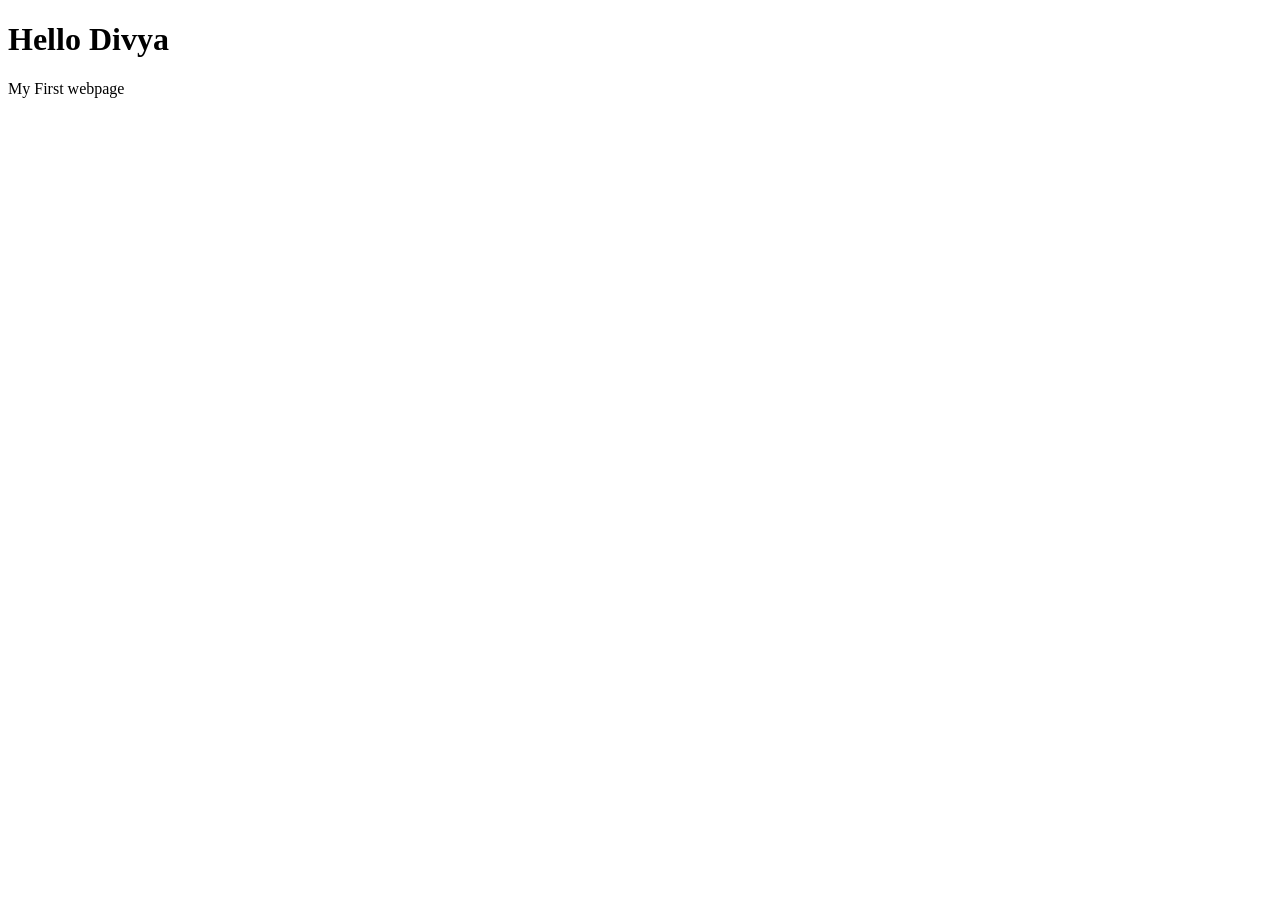
==== index.html @ 0091cc32 "Add files via upload" ====
<!DOCTYPE html>
<html lang="en">
<head>
    <meta charset="UTF-8">
    <meta name="viewport" content="width=device-width, initial-scale=1.0">
    <title>Document</title>
</head>
<body>
    <h1>
        Hello Divya
    </h1>
    <p>
        My First webpage
    </p>
</body>
</html>
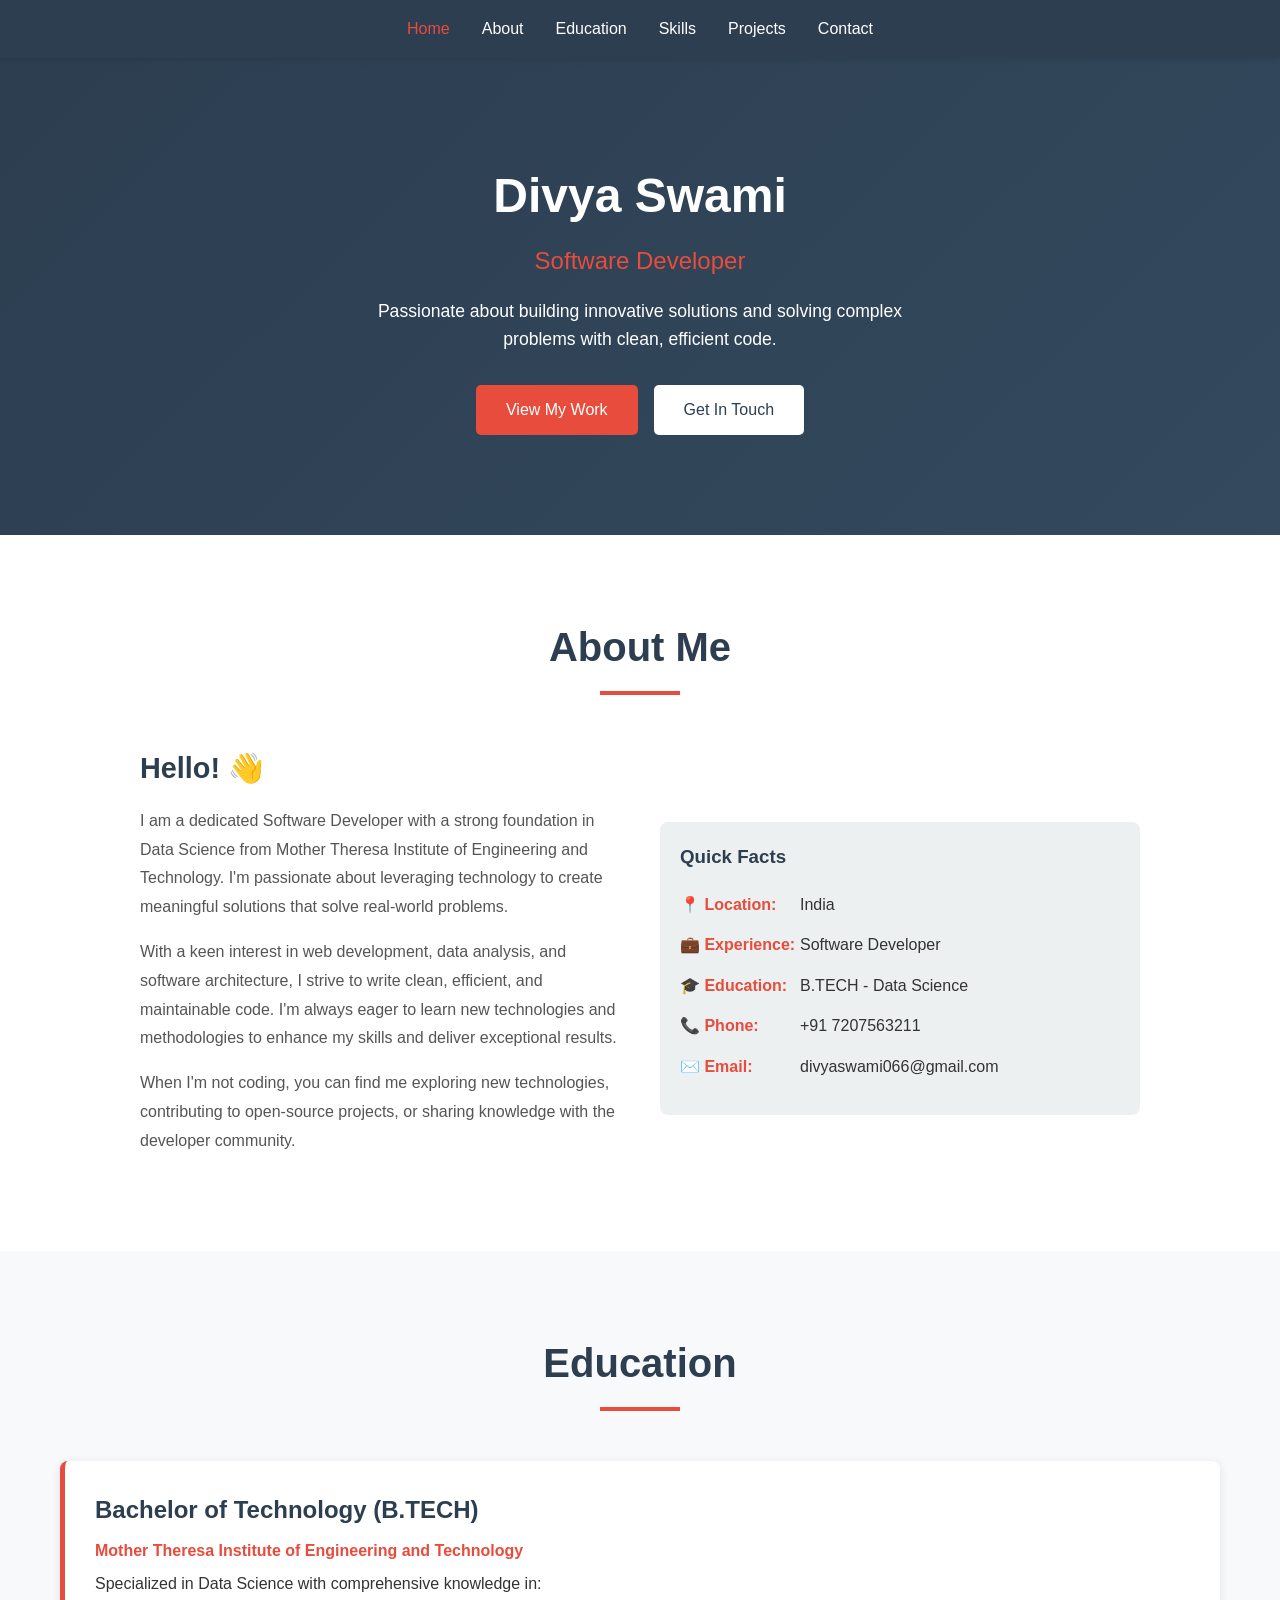
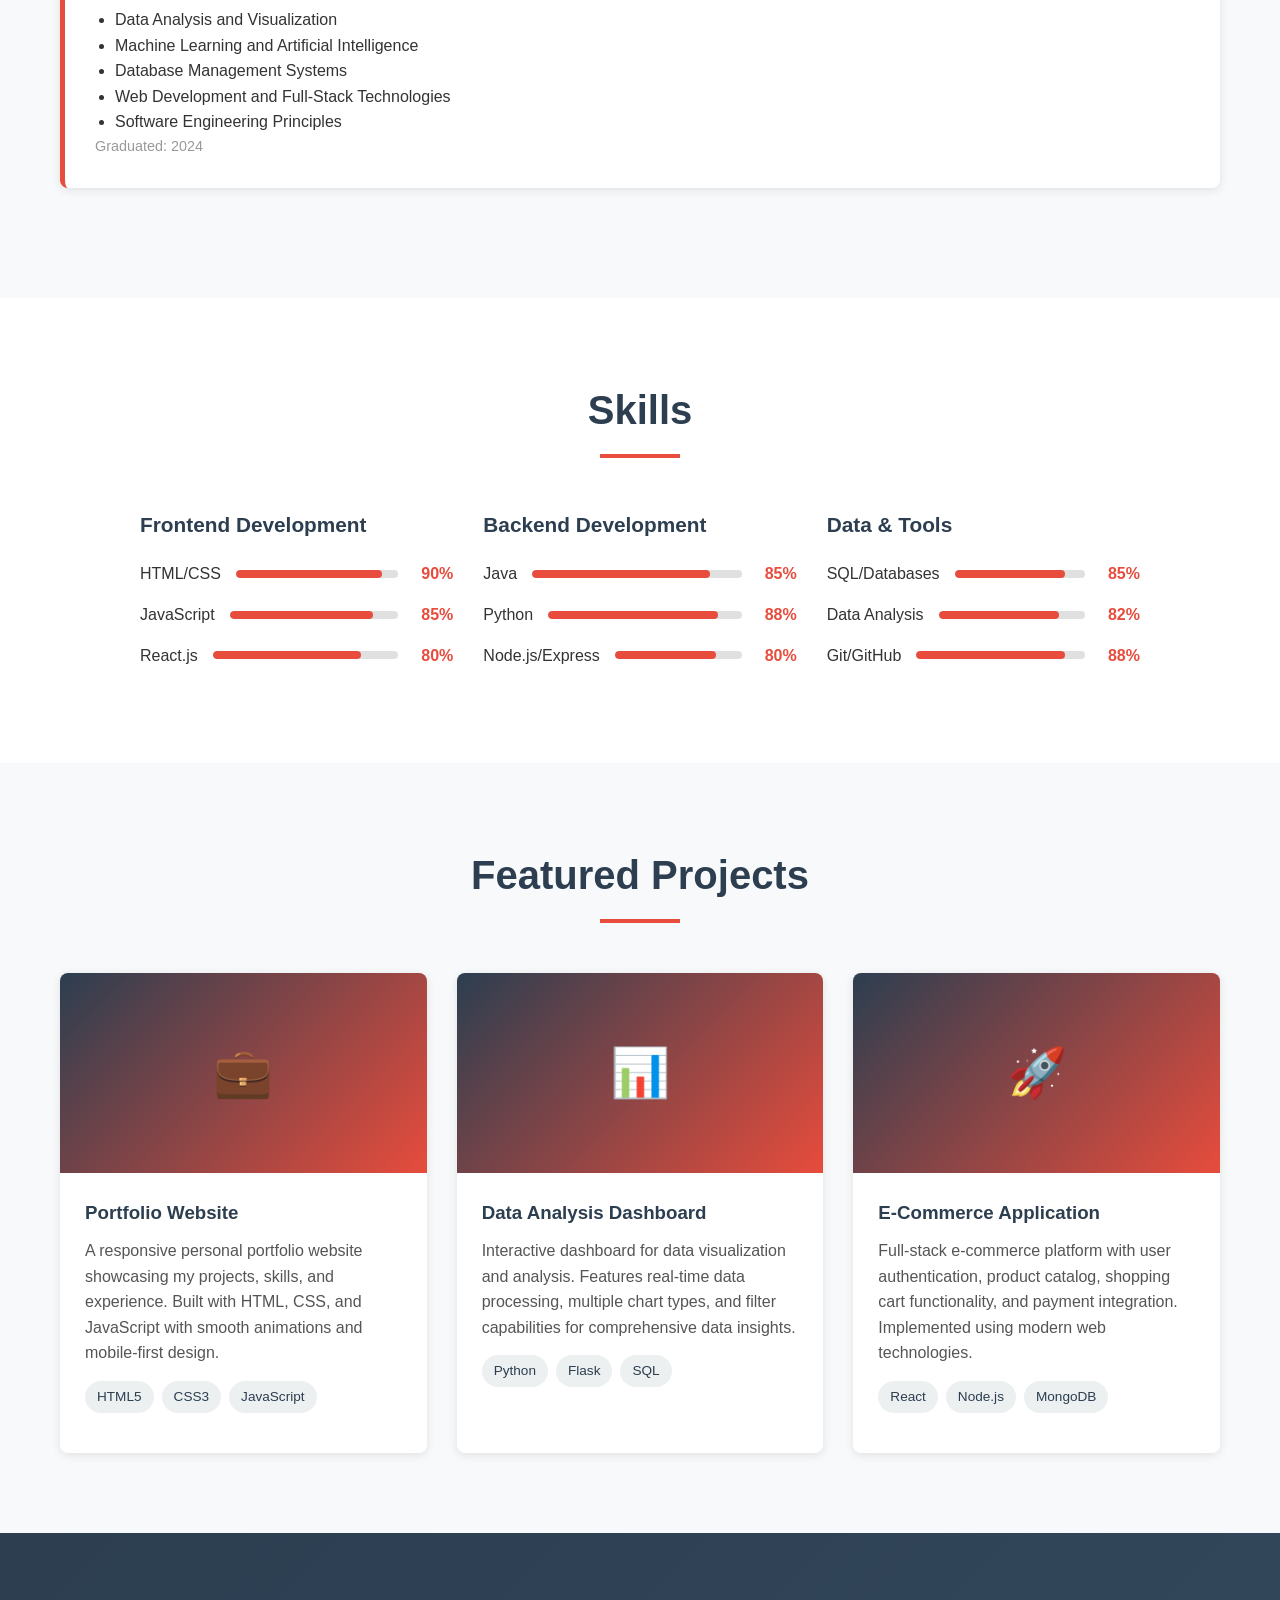
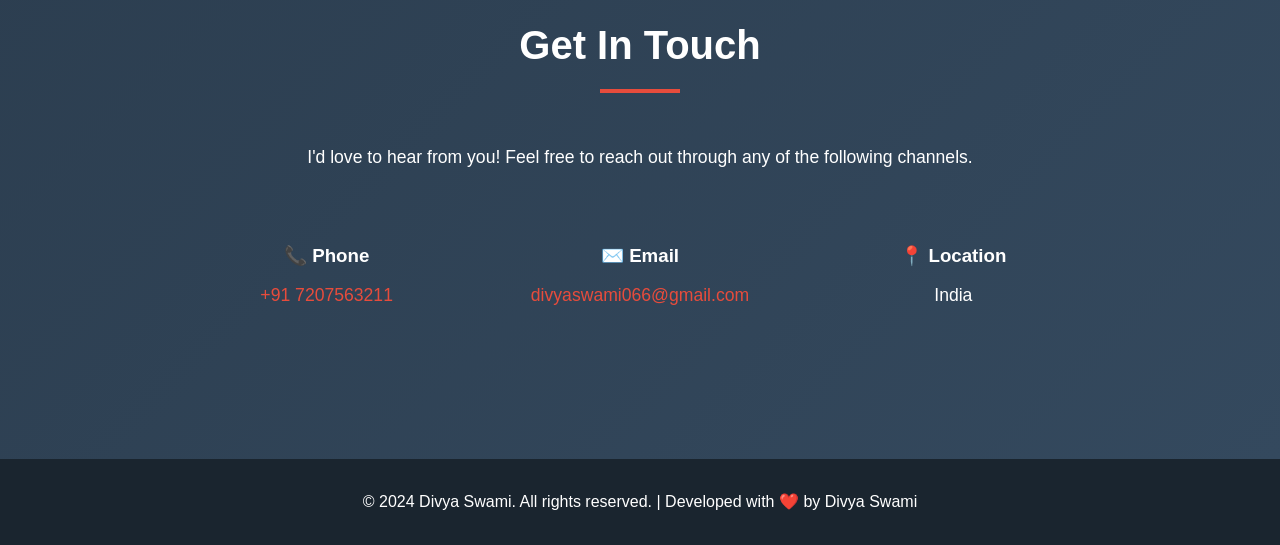
==== commit c157d149: "Add files via upload" ====
--- a/index.html
+++ b/index.html
@@ -3,14 +3,785 @@
 <head>
     <meta charset="UTF-8">
     <meta name="viewport" content="width=device-width, initial-scale=1.0">
-    <title>Document</title>
+    <title>Divya Swami - Software Developer Portfolio</title>
+    <style>
+        * {
+            margin: 0;
+            padding: 0;
+            box-sizing: border-box;
+        }
+
+        :root {
+            --primary-color: #2c3e50;
+            --accent-color: #e74c3c;
+            --light-color: #ecf0f1;
+            --dark-color: #2c3e50;
+            --text-color: #333;
+        }
+
+        body {
+            font-family: 'Segoe UI', Tahoma, Geneva, Verdana, sans-serif;
+            line-height: 1.6;
+            color: var(--text-color);
+            background-color: #f8f9fa;
+        }
+
+        /* Navigation */
+        nav {
+            background-color: var(--primary-color);
+            padding: 1rem 0;
+            position: sticky;
+            top: 0;
+            z-index: 100;
+            box-shadow: 0 2px 5px rgba(0, 0, 0, 0.1);
+        }
+
+        nav ul {
+            display: flex;
+            justify-content: center;
+            list-style: none;
+            flex-wrap: wrap;
+            gap: 2rem;
+        }
+
+        nav a {
+            color: white;
+            text-decoration: none;
+            font-weight: 500;
+            transition: color 0.3s;
+        }
+
+        nav a:hover {
+            color: var(--accent-color);
+        }
+
+        /* Header / Hero Section */
+        .hero {
+            background: linear-gradient(135deg, var(--primary-color) 0%, #34495e 100%);
+            color: white;
+            padding: 100px 20px;
+            text-align: center;
+            animation: fadeIn 0.8s ease-in;
+        }
+
+        .hero h1 {
+            font-size: 3rem;
+            margin-bottom: 0.5rem;
+        }
+
+        .hero .title {
+            font-size: 1.5rem;
+            color: var(--accent-color);
+            margin-bottom: 1rem;
+        }
+
+        .hero p {
+            font-size: 1.1rem;
+            max-width: 600px;
+            margin: 0 auto 2rem;
+        }
+
+        .cta-buttons {
+            display: flex;
+            gap: 1rem;
+            justify-content: center;
+            flex-wrap: wrap;
+        }
+
+        .btn {
+            padding: 12px 30px;
+            border: none;
+            border-radius: 5px;
+            font-size: 1rem;
+            cursor: pointer;
+            transition: all 0.3s;
+            text-decoration: none;
+            display: inline-block;
+        }
+
+        .btn-primary {
+            background-color: var(--accent-color);
+            color: white;
+        }
+
+        .btn-primary:hover {
+            background-color: #c0392b;
+            transform: translateY(-2px);
+            box-shadow: 0 5px 15px rgba(0, 0, 0, 0.2);
+        }
+
+        .btn-secondary {
+            background-color: white;
+            color: var(--primary-color);
+        }
+
+        .btn-secondary:hover {
+            background-color: var(--light-color);
+            transform: translateY(-2px);
+        }
+
+        /* Main Container */
+        .container {
+            max-width: 1200px;
+            margin: 0 auto;
+            padding: 0 20px;
+        }
+
+        /* Section Styling */
+        section {
+            padding: 80px 20px;
+            margin: 0 auto;
+        }
+
+        section h2 {
+            font-size: 2.5rem;
+            margin-bottom: 50px;
+            text-align: center;
+            color: var(--primary-color);
+            position: relative;
+            padding-bottom: 1rem;
+        }
+
+        section h2::after {
+            content: '';
+            position: absolute;
+            width: 80px;
+            height: 4px;
+            background-color: var(--accent-color);
+            bottom: 0;
+            left: 50%;
+            transform: translateX(-50%);
+        }
+
+        /* About Section */
+        #about {
+            background-color: white;
+        }
+
+        .about-content {
+            display: grid;
+            grid-template-columns: 1fr 1fr;
+            gap: 40px;
+            align-items: center;
+            max-width: 1000px;
+            margin: 0 auto;
+        }
+
+        .about-text h3 {
+            font-size: 1.8rem;
+            margin-bottom: 1rem;
+            color: var(--primary-color);
+        }
+
+        .about-text p {
+            margin-bottom: 1rem;
+            line-height: 1.8;
+            color: #555;
+        }
+
+        .about-info {
+            background-color: var(--light-color);
+            padding: 20px;
+            border-radius: 8px;
+            margin-top: 20px;
+        }
+
+        .info-item {
+            display: flex;
+            margin-bottom: 15px;
+        }
+
+        .info-label {
+            font-weight: bold;
+            color: var(--accent-color);
+            min-width: 120px;
+        }
+
+        /* Education Section */
+        #education {
+            background-color: #f8f9fa;
+        }
+
+        .education-card {
+            background-color: white;
+            padding: 30px;
+            border-radius: 8px;
+            box-shadow: 0 2px 10px rgba(0, 0, 0, 0.1);
+            margin-bottom: 30px;
+            border-left: 5px solid var(--accent-color);
+            transition: transform 0.3s, box-shadow 0.3s;
+        }
+
+        .education-card:hover {
+            transform: translateY(-5px);
+            box-shadow: 0 5px 20px rgba(0, 0, 0, 0.15);
+        }
+
+        .education-card h3 {
+            color: var(--primary-color);
+            margin-bottom: 0.5rem;
+            font-size: 1.5rem;
+        }
+
+        .education-card .institution {
+            color: var(--accent-color);
+            font-weight: bold;
+            margin-bottom: 0.5rem;
+        }
+
+        .education-card .year {
+            color: #999;
+            font-size: 0.9rem;
+        }
+
+        /* Skills Section */
+        #skills {
+            background-color: white;
+        }
+
+        .skills-grid {
+            display: grid;
+            grid-template-columns: repeat(auto-fit, minmax(250px, 1fr));
+            gap: 30px;
+            max-width: 1000px;
+            margin: 0 auto;
+        }
+
+        .skill-category h3 {
+            color: var(--primary-color);
+            margin-bottom: 20px;
+            font-size: 1.3rem;
+        }
+
+        .skill-item {
+            display: flex;
+            justify-content: space-between;
+            margin-bottom: 15px;
+            align-items: center;
+        }
+
+        .skill-name {
+            font-weight: 500;
+        }
+
+        .skill-bar {
+            flex: 1;
+            height: 8px;
+            background-color: #e0e0e0;
+            margin: 0 15px;
+            border-radius: 4px;
+            overflow: hidden;
+        }
+
+        .skill-progress {
+            height: 100%;
+            background-color: var(--accent-color);
+            border-radius: 4px;
+            transition: width 0.5s ease;
+        }
+
+        .skill-percent {
+            font-weight: bold;
+            color: var(--accent-color);
+            min-width: 40px;
+            text-align: right;
+        }
+
+        /* Projects Section */
+        #projects {
+            background-color: #f8f9fa;
+        }
+
+        .projects-grid {
+            display: grid;
+            grid-template-columns: repeat(auto-fit, minmax(300px, 1fr));
+            gap: 30px;
+            max-width: 1200px;
+            margin: 0 auto;
+        }
+
+        .project-card {
+            background-color: white;
+            border-radius: 8px;
+            overflow: hidden;
+            box-shadow: 0 2px 10px rgba(0, 0, 0, 0.1);
+            transition: transform 0.3s, box-shadow 0.3s;
+        }
+
+        .project-card:hover {
+            transform: translateY(-8px);
+            box-shadow: 0 8px 20px rgba(0, 0, 0, 0.15);
+        }
+
+        .project-img {
+            width: 100%;
+            height: 200px;
+            background: linear-gradient(135deg, var(--primary-color), var(--accent-color));
+            display: flex;
+            align-items: center;
+            justify-content: center;
+            color: white;
+            font-size: 3rem;
+        }
+
+        .project-content {
+            padding: 25px;
+        }
+
+        .project-content h3 {
+            color: var(--primary-color);
+            margin-bottom: 10px;
+        }
+
+        .project-content p {
+            color: #555;
+            margin-bottom: 15px;
+        }
+
+        .project-tech {
+            display: flex;
+            gap: 8px;
+            flex-wrap: wrap;
+            margin-bottom: 15px;
+        }
+
+        .tech-tag {
+            display: inline-block;
+            background-color: var(--light-color);
+            color: var(--primary-color);
+            padding: 5px 12px;
+            border-radius: 20px;
+            font-size: 0.85rem;
+            font-weight: 500;
+        }
+
+        /* Contact Section */
+        #contact {
+            background: linear-gradient(135deg, var(--primary-color) 0%, #34495e 100%);
+            color: white;
+            text-align: center;
+        }
+
+        #contact h2 {
+            color: white;
+        }
+
+        #contact h2::after {
+            background-color: var(--accent-color);
+        }
+
+        .contact-info {
+            display: grid;
+            grid-template-columns: repeat(auto-fit, minmax(250px, 1fr));
+            gap: 40px;
+            max-width: 900px;
+            margin: 50px auto;
+        }
+
+        .contact-item {
+            padding: 20px;
+        }
+
+        .contact-item h3 {
+            margin-bottom: 10px;
+        }
+
+        .contact-item p {
+            font-size: 1.1rem;
+        }
+
+        .contact-item a {
+            color: var(--accent-color);
+            text-decoration: none;
+        }
+
+        .contact-item a:hover {
+            text-decoration: underline;
+        }
+
+        /* Footer */
+        footer {
+            background-color: #1a252f;
+            color: white;
+            text-align: center;
+            padding: 30px 20px;
+        }
+
+        /* Animations */
+        @keyframes fadeIn {
+            from {
+                opacity: 0;
+                transform: translateY(20px);
+            }
+            to {
+                opacity: 1;
+                transform: translateY(0);
+            }
+        }
+
+        @keyframes slideInLeft {
+            from {
+                opacity: 0;
+                transform: translateX(-30px);
+            }
+            to {
+                opacity: 1;
+                transform: translateX(0);
+            }
+        }
+
+        /* Responsive Design */
+        @media (max-width: 768px) {
+            nav ul {
+                gap: 1rem;
+                padding: 1rem 0;
+            }
+
+            .hero h1 {
+                font-size: 2rem;
+            }
+
+            .hero .title {
+                font-size: 1.2rem;
+            }
+
+            section h2 {
+                font-size: 2rem;
+            }
+
+            .about-content {
+                grid-template-columns: 1fr;
+            }
+
+            .skills-grid {
+                grid-template-columns: 1fr;
+            }
+
+            .projects-grid {
+                grid-template-columns: 1fr;
+            }
+
+            .contact-info {
+                grid-template-columns: 1fr;
+            }
+
+            .cta-buttons {
+                flex-direction: column;
+            }
+
+            .btn {
+                width: 100%;
+            }
+        }
+    </style>
 </head>
 <body>
-    <h1>
-        Hello Divya
-    </h1>
-    <p>
-        My First webpage
-    </p>
+    <!-- Navigation -->
+    <nav>
+        <ul>
+            <li><a href="#home">Home</a></li>
+            <li><a href="#about">About</a></li>
+            <li><a href="#education">Education</a></li>
+            <li><a href="#skills">Skills</a></li>
+            <li><a href="#projects">Projects</a></li>
+            <li><a href="#contact">Contact</a></li>
+        </ul>
+    </nav>
+
+    <!-- Hero Section -->
+    <section id="home" class="hero">
+        <h1>Divya Swami</h1>
+        <p class="title">Software Developer</p>
+        <p>Passionate about building innovative solutions and solving complex problems with clean, efficient code.</p>
+        <div class="cta-buttons">
+            <a href="#projects" class="btn btn-primary">View My Work</a>
+            <a href="#contact" class="btn btn-secondary">Get In Touch</a>
+        </div>
+    </section>
+
+    <!-- About Section -->
+    <section id="about">
+        <div class="container">
+            <h2>About Me</h2>
+            <div class="about-content">
+                <div class="about-text">
+                    <h3>Hello! 👋</h3>
+                    <p>I am a dedicated Software Developer with a strong foundation in Data Science from Mother Theresa Institute of Engineering and Technology. I'm passionate about leveraging technology to create meaningful solutions that solve real-world problems.</p>
+                    <p>With a keen interest in web development, data analysis, and software architecture, I strive to write clean, efficient, and maintainable code. I'm always eager to learn new technologies and methodologies to enhance my skills and deliver exceptional results.</p>
+                    <p>When I'm not coding, you can find me exploring new technologies, contributing to open-source projects, or sharing knowledge with the developer community.</p>
+                </div>
+                <div class="about-info">
+                    <h3 style="color: var(--primary-color); margin-bottom: 20px;">Quick Facts</h3>
+                    <div class="info-item">
+                        <span class="info-label">📍 Location:</span>
+                        <span>India</span>
+                    </div>
+                    <div class="info-item">
+                        <span class="info-label">💼 Experience:</span>
+                        <span>Software Developer</span>
+                    </div>
+                    <div class="info-item">
+                        <span class="info-label">🎓 Education:</span>
+                        <span>B.TECH - Data Science</span>
+                    </div>
+                    <div class="info-item">
+                        <span class="info-label">📞 Phone:</span>
+                        <span>+91 7207563211</span>
+                    </div>
+                    <div class="info-item">
+                        <span class="info-label">✉️ Email:</span>
+                        <span>divyaswami066@gmail.com</span>
+                    </div>
+                </div>
+            </div>
+        </div>
+    </section>
+
+    <!-- Education Section -->
+    <section id="education">
+        <div class="container">
+            <h2>Education</h2>
+            <div class="education-card">
+                <h3>Bachelor of Technology (B.TECH)</h3>
+                <div class="institution">Mother Theresa Institute of Engineering and Technology</div>
+                <p>Specialized in Data Science with comprehensive knowledge in:</p>
+                <ul style="margin-left: 20px; margin-top: 10px;">
+                    <li>Data Analysis and Visualization</li>
+                    <li>Machine Learning and Artificial Intelligence</li>
+                    <li>Database Management Systems</li>
+                    <li>Web Development and Full-Stack Technologies</li>
+                    <li>Software Engineering Principles</li>
+                </ul>
+                <div class="year">Graduated: 2024</div>
+            </div>
+        </div>
+    </section>
+
+    <!-- Skills Section -->
+    <section id="skills">
+        <div class="container">
+            <h2>Skills</h2>
+            <div class="skills-grid">
+                <div class="skill-category">
+                    <h3>Frontend Development</h3>
+                    <div class="skill-item">
+                        <span class="skill-name">HTML/CSS</span>
+                        <div class="skill-bar">
+                            <div class="skill-progress" style="width: 90%"></div>
+                        </div>
+                        <span class="skill-percent">90%</span>
+                    </div>
+                    <div class="skill-item">
+                        <span class="skill-name">JavaScript</span>
+                        <div class="skill-bar">
+                            <div class="skill-progress" style="width: 85%"></div>
+                        </div>
+                        <span class="skill-percent">85%</span>
+                    </div>
+                    <div class="skill-item">
+                        <span class="skill-name">React.js</span>
+                        <div class="skill-bar">
+                            <div class="skill-progress" style="width: 80%"></div>
+                        </div>
+                        <span class="skill-percent">80%</span>
+                    </div>
+                </div>
+
+                <div class="skill-category">
+                    <h3>Backend Development</h3>
+                    <div class="skill-item">
+                        <span class="skill-name">Java</span>
+                        <div class="skill-bar">
+                            <div class="skill-progress" style="width: 85%"></div>
+                        </div>
+                        <span class="skill-percent">85%</span>
+                    </div>
+                    <div class="skill-item">
+                        <span class="skill-name">Python</span>
+                        <div class="skill-bar">
+                            <div class="skill-progress" style="width: 88%"></div>
+                        </div>
+                        <span class="skill-percent">88%</span>
+                    </div>
+                    <div class="skill-item">
+                        <span class="skill-name">Node.js/Express</span>
+                        <div class="skill-bar">
+                            <div class="skill-progress" style="width: 80%"></div>
+                        </div>
+                        <span class="skill-percent">80%</span>
+                    </div>
+                </div>
+
+                <div class="skill-category">
+                    <h3>Data & Tools</h3>
+                    <div class="skill-item">
+                        <span class="skill-name">SQL/Databases</span>
+                        <div class="skill-bar">
+                            <div class="skill-progress" style="width: 85%"></div>
+                        </div>
+                        <span class="skill-percent">85%</span>
+                    </div>
+                    <div class="skill-item">
+                        <span class="skill-name">Data Analysis</span>
+                        <div class="skill-bar">
+                            <div class="skill-progress" style="width: 82%"></div>
+                        </div>
+                        <span class="skill-percent">82%</span>
+                    </div>
+                    <div class="skill-item">
+                        <span class="skill-name">Git/GitHub</span>
+                        <div class="skill-bar">
+                            <div class="skill-progress" style="width: 88%"></div>
+                        </div>
+                        <span class="skill-percent">88%</span>
+                    </div>
+                </div>
+            </div>
+        </div>
+    </section>
+
+    <!-- Projects Section -->
+    <section id="projects">
+        <div class="container">
+            <h2>Featured Projects</h2>
+            <div class="projects-grid">
+                <div class="project-card">
+                    <div class="project-img">💼</div>
+                    <div class="project-content">
+                        <h3>Portfolio Website</h3>
+                        <p>A responsive personal portfolio website showcasing my projects, skills, and experience. Built with HTML, CSS, and JavaScript with smooth animations and mobile-first design.</p>
+                        <div class="project-tech">
+                            <span class="tech-tag">HTML5</span>
+                            <span class="tech-tag">CSS3</span>
+                            <span class="tech-tag">JavaScript</span>
+                        </div>
+                    </div>
+                </div>
+
+                <div class="project-card">
+                    <div class="project-img">📊</div>
+                    <div class="project-content">
+                        <h3>Data Analysis Dashboard</h3>
+                        <p>Interactive dashboard for data visualization and analysis. Features real-time data processing, multiple chart types, and filter capabilities for comprehensive data insights.</p>
+                        <div class="project-tech">
+                            <span class="tech-tag">Python</span>
+                            <span class="tech-tag">Flask</span>
+                            <span class="tech-tag">SQL</span>
+                        </div>
+                    </div>
+                </div>
+
+                <div class="project-card">
+                    <div class="project-img">🚀</div>
+                    <div class="project-content">
+                        <h3>E-Commerce Application</h3>
+                        <p>Full-stack e-commerce platform with user authentication, product catalog, shopping cart functionality, and payment integration. Implemented using modern web technologies.</p>
+                        <div class="project-tech">
+                            <span class="tech-tag">React</span>
+                            <span class="tech-tag">Node.js</span>
+                            <span class="tech-tag">MongoDB</span>
+                        </div>
+                    </div>
+                </div>
+            </div>
+        </div>
+    </section>
+
+    <!-- Contact Section -->
+    <section id="contact">
+        <div class="container">
+            <h2>Get In Touch</h2>
+            <p style="margin-bottom: 30px; font-size: 1.1rem;">I'd love to hear from you! Feel free to reach out through any of the following channels.</p>
+            <div class="contact-info">
+                <div class="contact-item">
+                    <h3>📞 Phone</h3>
+                    <p><a href="tel:+917207563211">+91 7207563211</a></p>
+                </div>
+                <div class="contact-item">
+                    <h3>✉️ Email</h3>
+                    <p><a href="mailto:divyaswami066@gmail.com">divyaswami066@gmail.com</a></p>
+                </div>
+                <div class="contact-item">
+                    <h3>📍 Location</h3>
+                    <p>India</p>
+                </div>
+            </div>
+        </div>
+    </section>
+
+    <!-- Footer -->
+    <footer>
+        <p>&copy; 2024 Divya Swami. All rights reserved. | Developed with ❤️ by Divya Swami</p>
+    </footer>
+
+    <script>
+        // Smooth scrolling for navigation links
+        document.querySelectorAll('a[href^="#"]').forEach(anchor => {
+            anchor.addEventListener('click', function (e) {
+                e.preventDefault();
+                const target = document.querySelector(this.getAttribute('href'));
+                if (target) {
+                    target.scrollIntoView({
+                        behavior: 'smooth',
+                        block: 'start'
+                    });
+                }
+            });
+        });
+
+        // Animate skill bars on scroll
+        const observerOptions = {
+            threshold: 0.1,
+            rootMargin: '0px 0px -50px 0px'
+        };
+
+        const observer = new IntersectionObserver(function(entries) {
+            entries.forEach(entry => {
+                if (entry.isIntersecting) {
+                    entry.target.style.animation = 'slideInLeft 0.6s ease forwards';
+                }
+            });
+        }, observerOptions);
+
+        document.querySelectorAll('.education-card, .project-card').forEach(el => {
+            observer.observe(el);
+        });
+
+        // Active nav link highlighting
+        window.addEventListener('scroll', () => {
+            let current = '';
+            const sections = document.querySelectorAll('section');
+            
+            sections.forEach(section => {
+                const sectionTop = section.offsetTop;
+                const sectionHeight = section.clientHeight;
+                if (window.pageYOffset >= sectionTop - 200) {
+                    current = section.getAttribute('id');
+                }
+            });
+
+            document.querySelectorAll('nav a').forEach(link => {
+                link.classList.remove('active');
+                if (link.getAttribute('href') === '#' + current) {
+                    link.style.color = '#e74c3c';
+                } else {
+                    link.style.color = 'white';
+                }
+            });
+        });
+
+        // Add scroll animation to cards
+        window.addEventListener('scroll', () => {
+            const cards = document.querySelectorAll('.project-card, .education-card');
+            cards.forEach(card => {
+                const cardTop = card.getBoundingClientRect().top;
+                const windowHeight = window.innerHeight;
+                if (cardTop < windowHeight - 100) {
+                    card.style.opacity = '1';
+                    card.style.transform = 'translateY(0)';
+                }
+            });
+        });
+    </script>
 </body>
 </html>
